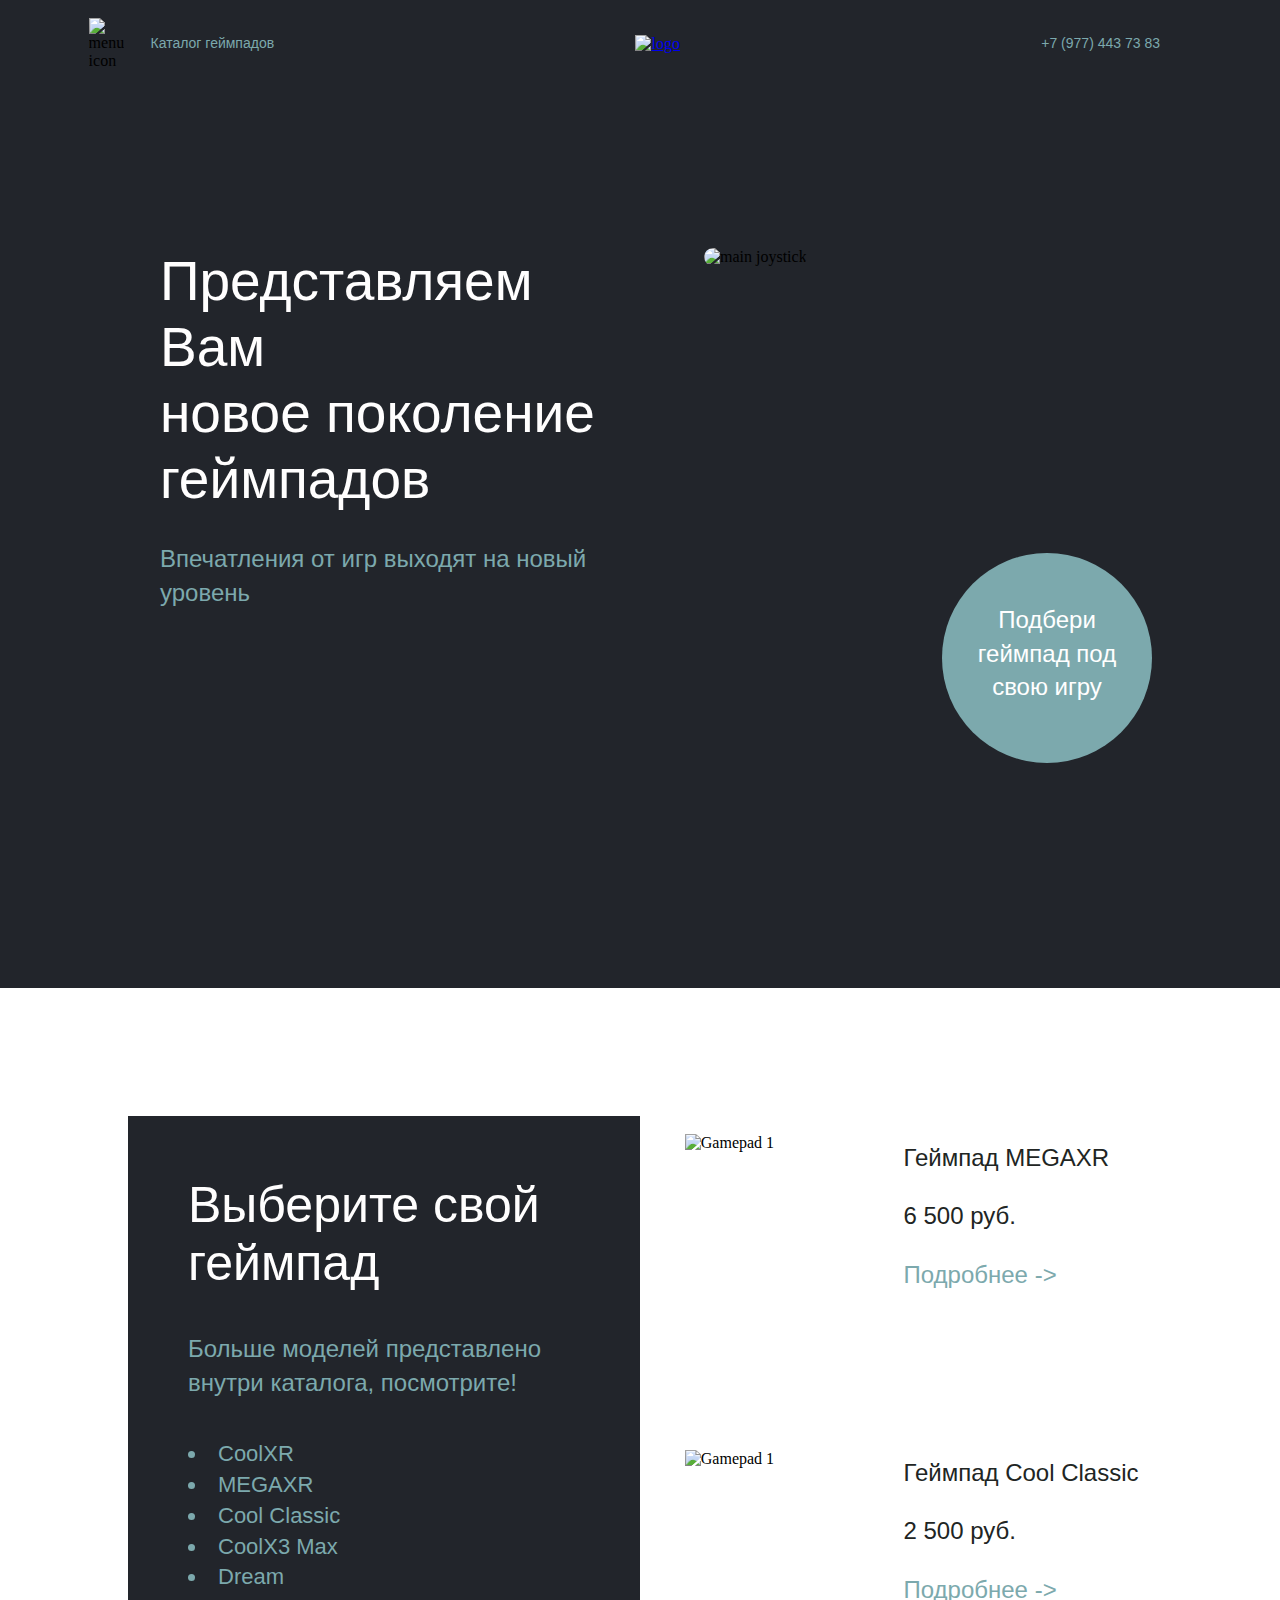
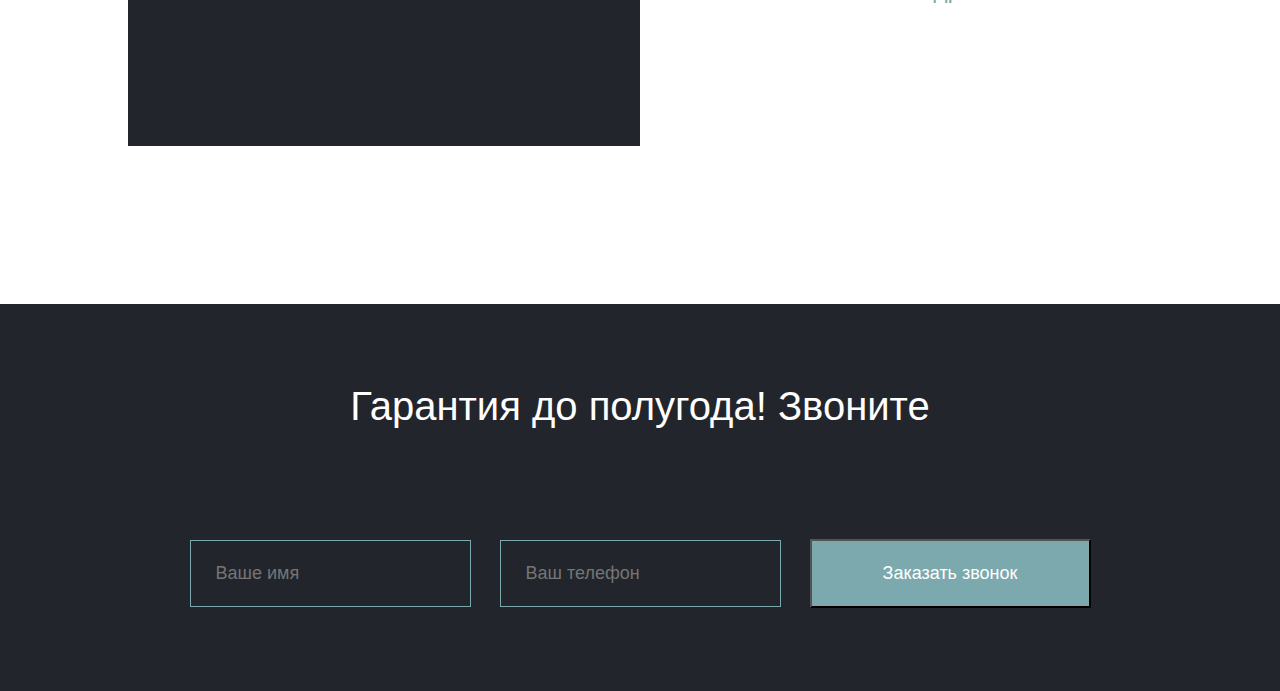
==== index.html @ 3f67a27f "1.15 Burger desktop done/ mobile not done" ====
<!DOCTYPE html>
<html lang="en">
  <head>
    <meta charset="UTF-8" />
    <meta name="viewport" content="width=device-width, initial-scale=1.0" />
    <title>Gamepad Landing</title>
    <link rel="stylesheet" href="main.css" />
    <link rel="stylesheet" href="modal.css" />
  </head>
  <body>
    <div class="header">
      <div class="logo-space">
        <img
          id="burgerLogo"
          class="logo"
          src="https://i.postimg.cc/fRsJ9Dkv/icon-menu-1.png"
          alt="menu icon"
        />
        <div id="burger" class="burger hide">
          <span id="burgerClose" class="burgerClose">×</span>
          <ul>
            <li class="burgerList">Личный кабинет</li>
            <li class="burgerList">Каталог</li>
            <li class="burgerList">Контакты</li>
          </ul>
        </div>
      </div>
      <div class="menu">
        <div class="header-text">Каталог геймпадов</div>
        <a class="logo_a" href="https://ya.ru/"
          ><img src="https://i.postimg.cc/vHtGC9HW/logo.png" alt="logo"
        /></a>
        <a href="tel:89774437383" class="header-text">+7 (977) 443 73 83</a>
      </div>
    </div>

    <div class="first-block">
      <div class="title">
        <div class="main-title">
          Представляем Вам <br />
          новое поколение <br />
          геймпадов
        </div>
        <div class="title-description">
          Впечатления от игр выходят на новый<br />уровень
        </div>
      </div>
      <div class="title-image">
        <img
          class="main-image"
          src="https://i.postimg.cc/W1q0mYR6/fbb6ff2f4aa6c676d26a64fe4336c430.jpg"
          alt="main joystick"
        />
        <div class="circle">
          <p class="choose-description_button">
            Подбери<br />
            геймпад под<br />
            свою игру
          </p>
        </div>
      </div>
    </div>

    <div class="second-block">
      <div class="secondary-block">
        <div class="choose">
          <div class="choose-title">Выберите свой геймпад</div>
          <div class="choose-description">
            Больше моделей представлено внутри каталога, посмотрите!
          </div>
          <ul class="choose-list">
            <li>CoolXR</li>
            <li>MEGAXR</li>
            <li>Cool Classic</li>
            <li>CoolX3 Max</li>
            <li>Dream</li>
          </ul>
        </div>
        <aside class="cards">
          <div class="card">
            <div class="card-part">
              <div class="joyimage1">
                <img
                  src="https://i.postimg.cc/k4tNXb5k/image.png"
                  alt="Gamepad 1"
                  class="image"
                />
              </div>
            </div>
            <div class="card-part">
              <div class="text">Геймпад MEGAXR</div>
              <div class="text">6 500 руб.</div>
              <!--           Popup1 для первого джойстика -->
              <label class="text-green text-green__link" for="popup1"
                >Подробнее <span>-></span></label
              >
              <input type="checkbox" id="popup1" class="popup__toggle" />
              <div class="popup">
                <label for="popup1" class="popup__close-background"></label>
                <div class="popup__content">
                  <label for="popup1" class="popup__close">&times;</label>
                  <div class="text popup__content-title">Геймпад MEGAXR</div>
                  <div class="popup__main-content">
                    <div class="popup__content-aside">
                      <div class="characteristics bold">Характеристики</div>
                      <div class="characteristics">Гарантия - 1 год</div>
                      <div class="characteristics">
                        Совместимость - PC, Xbox
                      </div>
                      <div class="characteristics">Вес - 280 г</div>
                      <div class="characteristics">Цвет - Черный/Бирюзовый</div>
                      <div class="characteristics">Страна - Китай</div>
                      <div class="basket_button">Добавить в корзину</div>
                    </div>
                    <div class="popup__content-imgside">
                      <div>
                        <img
                          src="https://i.postimg.cc/fTwWnp3J/image.png"
                          alt="Gamepad 1"
                          class="joyimage11"
                        />
                      </div>
                      <div class="characteristics characteristics_mark">
                        Оценка 4.6 из 5
                      </div>
                    </div>
                  </div>
                </div>
              </div>
            </div>
          </div>
          <div class="card">
            <div class="card-part">
              <div class="joyimage2">
                <img
                  src="https://i.postimg.cc/Px6SVSZN/wireless-controller-3.png"
                  alt="Gamepad 1"
                  class="image"
                />
              </div>
            </div>
            <div class="card-part">
              <div class="text">Геймпад Cool Classic</div>
              <div class="text">2 500 руб.</div>
              <!--           Popup2 для джойстика -->
              <label class="text-green text-green__link" for="popup2"
                >Подробнее <span>-></span></label
              >
              <input type="checkbox" id="popup2" class="popup__toggle" />
              <div class="popup">
                <label for="popup2" class="popup__close-background"></label>
                <div class="popup__content">
                  <label for="popup2" class="popup__close">&times;</label>
                  <div class="text popup__content-title">
                    Геймпад Cool Classic
                  </div>
                  <div class="popup__main-content">
                    <div class="popup__content-aside">
                      <div class="characteristics bold">Характеристики</div>
                      <div class="characteristics">Гарантия - 1 год</div>
                      <div class="characteristics">
                        Совместимость - PC, Xbox
                      </div>
                      <div class="characteristics">Вес - 250 г</div>
                      <div class="characteristics">
                        Цвет - Черный/Тёмно-синий
                      </div>
                      <div class="characteristics">Страна - Китай</div>
                      <div class="basket_button">Добавить в корзину</div>
                    </div>
                    <div class="popup__content-imgside">
                      <div>
                        <img
                          src="https://i.postimg.cc/Px6SVSZN/wireless-controller-3.png"
                          alt="Gamepad 2"
                          class="joyimage22"
                        />
                      </div>
                      <div class="characteristics characteristics_mark">
                        Оценка 4.3 из 5
                      </div>
                    </div>
                  </div>
                </div>
              </div>
            </div>
          </div>
        </aside>
      </div>
    </div>

    <div class="third-block">
      <div class="form-title">Гарантия до полугода! Звоните</div>
      <!-- ///////Модальное окно после заполнения формы////// -->
      <div id="formModal" class="formModal hide">
        <div id="modalContent" class="modalContent">
          <span id="modalClose" class="modalClose">×</span>
          <p class="modalText">Text text text text text text</p>
        </div>
      </div>
      <form class="form" id="feedback">
        <input
          id="inputName"
          class="field"
          type="text"
          placeholder="Ваше имя"
        />
        <input
          id="inputNum"
          class="field"
          type="tel"
          placeholder="Ваш телефон"
          required
        />
        <button class="button" type="submit">Заказать звонок</button>
      </form>
      <img
        class="dec_img1"
        src="https://i.postimg.cc/0NC7KjyW/Mask-group-1.png"
        alt="Joystick"
      />
      <img
        class="dec_img2"
        src="https://i.postimg.cc/qqtTCt42/Mask-group-2.png"
        alt="Joystick"
      />
    </div>
  </body>
  <script src="index.js"></script>
</html>
---- main.css ----
* {
  margin: 0;
  padding: 0;
  /*   -webkit-appearance: none;
  -moz-appearance: none; */
}

.header {
  width: 100%;
  height: 88px;
  background-color: #22252b;
  box-sizing: border-box;
  display: flex;
  align-items: center;
  /*   padding-right: 120px;
  padding-left: 120px; */
}

.logo-space {
  width: 10%;
}

.logo {
  padding-left: 79%;
}

.menu {
  width: 90%;
  display: flex;
  justify-content: space-between;
  padding-right: 120px;
}

.header-text {
  color: #7ca9ad;
  font-family: BlinkMacSystemFont, Segoe UI, Roboto, Open Sans, Ubuntu,
    Fira Sans, Helvetica Neue, sans-serif;
  font-size: 14px;
  font-style: normal;
  font-weight: 300;
  text-decoration: none;
}

.first-block {
  width: 100%;
  height: 100vh;
  display: flex;
  background: #22252b;
}

.title-image {
  width: 50%;
  box-sizing: border-box;
  position: relative;
}

.circle {
  width: 210px;
  height: 210px;
  background-color: #7ca9ad;
  position: absolute;
  border-radius: 50%;
  right: 23%;
  bottom: 13%;
  text-align: center;
}

.choose-description_button {
  color: #ffffff;
  font-family: BlinkMacSystemFont, Segoe UI, Roboto, Open Sans, Ubuntu,
    Fira Sans, Helvetica Neue, sans-serif;
  font-size: 24px;
  font-style: normal;
  font-weight: 300;
  line-height: 140%;
  padding-top: 50px;
}

.second-block {
  width: 100%;
  height: 788px;
  background: white;
}

.secondary-block {
  width: 80%;
  height: 80%;
  background: transparent;
  margin-left: auto;
  margin-right: auto;
  margin-top: 10%;
  margin-bottom: 10%;
  display: flex;
  flex-wrap: nowrap;
}

.choose {
  width: 50%;
  background: #22252b;
  box-sizing: border-box;
  display: inline-block;
}

.choose-title {
  color: #fffefe;
  font-family: BlinkMacSystemFont, Segoe UI, Roboto, Open Sans, Ubuntu,
    Fira Sans, Helvetica Neue, sans-serif;
  font-size: 50px;
  font-style: normal;
  font-weight: 400;
  padding: 60px 60px 0px 60px;
  text-align: left;
}

.choose-description {
  color: #7ca9ad;
  font-family: BlinkMacSystemFont, Segoe UI, Roboto, Open Sans, Ubuntu,
    Fira Sans, Helvetica Neue, sans-serif;
  font-size: 24px;
  font-style: normal;
  font-weight: 300;
  line-height: 140%;
  text-align: left;
  padding: 40px 60px 0px 60px;
}

.choose-list {
  list-style-position: inside;
  color: #7ca9ad;
  font-family: BlinkMacSystemFont, Segoe UI, Roboto, Open Sans, Ubuntu,
    Fira Sans, Helvetica Neue, sans-serif;
  font-size: 22px;
  font-style: normal;
  font-weight: 300;
  line-height: 140%;
  padding: 40px 0px 0px 60px;
}

.cards {
  width: 50%;
  background: inherit;
  box-sizing: border-box;
  display: inline-block;
}

.card {
  width: 100%;
  height: 50%;
  display: flex;
  flex-wrap: nowrap;
}

.card-part {
  width: 50%;
  height: 100%;
  background: inherit;
  /*   display: flexbox; */
}

.joyimage1 {
  width: 85%;
  height: 85%;
  background: inherit;
  box-sizing: border-box;
  padding-left: 12%;
}

.joyimage2 {
  width: 75%;
  height: 75%;
  background: inherit;
  box-sizing: content-box;
  padding-left: 12%;
}

.image {
  width: 95%;
  padding-top: 10%;
}

.image:hover {
  width: 97%;
}

.text {
  color: #212523;
  font-family: BlinkMacSystemFont, Segoe UI, Roboto, Open Sans, Ubuntu,
    Fira Sans, Helvetica Neue, sans-serif;
  font-size: 24px;
  font-style: normal;
  font-weight: 400;
  line-height: 140%;
  padding-top: 10%;
}

.text-green {
  color: #7ca9ad;
  font-family: BlinkMacSystemFont, Segoe UI, Roboto, Open Sans, Ubuntu,
    Fira Sans, Helvetica Neue, sans-serif;
  font-size: 24px;
  font-style: normal;
  display: inline-block;
  font-weight: 400;
  line-height: 140%;
  padding-top: 10%;
}

.third-block {
  width: 100%;
  height: 387px;
  background-color: #22252b;
  position: relative;
}

.dec_img1 {
  width: 13%;
  position: absolute;
  left: 0;
  top: 4%;
}

.dec_img2 {
  width: 13%;
  position: absolute;
  right: 0;
  top: 0;
}

.form-title {
  color: #fffefe;
  text-align: center;
  font-family: BlinkMacSystemFont, Segoe UI, Roboto, Open Sans, Ubuntu,
    Fira Sans, Helvetica Neue, sans-serif;
  font-size: 40px;
  font-style: normal;
  font-weight: 400;
  padding-top: 80px;
  box-sizing: border-box;
}

.form {
  text-align: center;
  margin-left: 0px;
  margin-right: 0px;
}

.field {
  display: inline-block;
  box-sizing: border-box;
  width: 281px;
  padding: 22px 25px;
  background-color: inherit;
  color: #7ca9ad;
  font-family: BlinkMacSystemFont, Segoe UI, Roboto, Open Sans, Ubuntu,
    Fira Sans, Helvetica Neue, sans-serif;
  font-size: 18px;
  margin-top: 110px;
  border: 1px solid #7ca9ad;
}

.field:nth-child(n + 2) {
  margin-left: 25px;
}

.button {
  display: inline-block;
  box-sizing: border-box;
  width: 281px;
  padding: 22px 25px;
  background-color: #7ca9ad;
  color: white;
  font-family: BlinkMacSystemFont, Segoe UI, Roboto, Open Sans, Ubuntu,
    Fira Sans, Helvetica Neue, sans-serif;
  font-size: 18px;
  margin-top: 110px;
  margin-left: 25px;
}

.button:hover {
  cursor: pointer;
  background-color: #5f9397;
}

.title {
  width: 50%;
}

.main-title {
  color: #fffefe;
  font-family: BlinkMacSystemFont, Segoe UI, Roboto, Open Sans, Ubuntu,
    Fira Sans, Helvetica Neue, sans-serif;
  font-size: 60px;
  font-style: normal;
  font-weight: 300;
  line-height: 120%;
  padding-top: 160px;
  padding-left: 200px;
}

.title-description {
  color: #7ca9ad;
  font-family: BlinkMacSystemFont, Segoe UI, Roboto, Open Sans, Ubuntu,
    Fira Sans, Helvetica Neue, sans-serif;
  font-size: 24px;
  font-style: normal;
  font-weight: 300;
  line-height: 140%;
  text-align: left;
  padding-left: 200px;
  padding-top: 30px;
}

.main-image {
  width: 70%;
  margin-top: 130px;
  border-radius: 200px;
}

.text-green__link:hover {
  cursor: pointer;
  font-weight: 600;
  text-decoration: underline;
}

.popup {
  position: fixed;
  width: 100%;
  height: 100%;
  left: 0;
  top: 0px;

  background: rgba(0, 0, 0, 0.5);
  display: none;
  justify-content: center;
  align-items: center;
  z-index: 2;
}

.popup__toggle {
  display: none;
}

.popup__toggle:checked + .popup {
  display: flex;
}

.popup__content {
  position: relative;
  background: #fff;

  width: 60%;
  height: 80%;

  padding: 20px;
  box-sizing: border-box;
  /* z-index: 2; */
}

.popup__close {
  position: absolute;
  color: #fff;
  right: -35px;
  top: -40px;
  font-size: 35px;

  cursor: pointer;
}

.popup__close:hover {
  color: #778079;
}

.popup__close-background {
  position: absolute;
  width: 100%;
  height: 100%;
  left: 0;
  top: 0;
  z-index: 1;
}

.popup__content-title {
  display: flex;
  justify-content: center;
  padding-top: 15px;
  font-size: 40px;
  margin-bottom: 50px;
}

.popup__main-content {
  display: flex;
  flex-flow: row;
}

.popup__content-aside {
  display: flex;
  flex-flow: column;
  width: 50%;
  height: 100%;
  font-family: BlinkMacSystemFont, Segoe UI, Roboto, Open Sans, Ubuntu,
    Fira Sans, Helvetica Neue, sans-serif;
  font-size: 24px;
}

.popup__content-imgside {
  display: flex;
  flex-flow: column;
  width: 50%;
  height: 100%;
  font-family: BlinkMacSystemFont, Segoe UI, Roboto, Open Sans, Ubuntu,
    Fira Sans, Helvetica Neue, sans-serif;
  font-size: 24px;
}

.basket_button {
  display: inline-block;
  padding: 17px;
  width: 180px;
  box-sizing: border-box;
  color: #ffffff;
  background: #7ca9ad;
  text-align: center;
  border-radius: 40px;
  font-size: 20px;
  cursor: pointer;
  margin-left: 20%;
  margin-top: 15px;
}

.basket_button:hover {
  background: #567679;
}

.characteristics {
  padding-left: 20%;
  padding-bottom: 5%;
  font-weight: 200;
}

.bold {
  font-weight: 500;
}

.joyimage11 {
  width: 90%;
  padding-top: 0;
}

.joyimage22 {
  width: 70%;
  padding-top: 10%;
  padding-left: 10%;
}

.characteristics_mark {
  padding: 0;
  padding-left: 30%;
}

.logo_a {
  margin: 0;
}

/* ---------------1280>------------ */
@media (max-width: 1280px) {
  .menu {
    padding-left: 3%;
  }
  .main-title {
    padding-left: 160px;
    font-size: 55px;
  }
  .title-description {
    padding-left: 160px;
  }
  .main-image {
    margin-top: 160px;
    margin-left: 10%;
  }
  .circle {
    right: 20%;
    bottom: 25%;
  }
  .cards {
    width: calc(50% - 15px);
    margin-left: 15px;
  }
  .dec_img1 {
    display: none;
  }
  .dec_img2 {
    display: none;
  }
  .modalText {
    font-size: 36px;
  }
}

/* ---------------480------------ */

@media (min-width: 360px) and (max-width: 480px) {
  .header-text {
    display: none;
  }
  .logo_a {
    margin-left: 120%;
  }
  .main-title {
    padding-left: 20px;
    padding-top: 40px;
    font-size: 40px;
    line-height: 120%;
  }
  .title-description {
    padding-left: 20px;
    line-height: 140%;
    font-size: 22px;
    padding-right: 10px;
  }
  .first-block {
    flex-wrap: wrap;
    flex-direction: column;
    height: 762px;
  }
  .title {
    width: 100%;
    height: 26%;
  }
  .title-image {
    width: 100%;
    height: 53%;
    position: static;
  }
  .main-image {
    margin-top: 25%;
    margin-left: 2.5%;
    width: 95%;
  }
  .choose-description_button {
    font-size: 20px;
    padding-top: 55px;
  }
  .circle {
    width: 200px;
    height: 200px;
    right: 5%;
    bottom: 0;
  }
  .second-block {
    display: block;
  }
  .third-block {
    height: auto;
    padding-top: 35%;
    position: relative;
  }
  .form-title {
    font-size: 40px;
    padding-top: 0;
    margin-left: 10%;
    margin-right: 10%;
    text-align: right;
  }
  .field:nth-child(n + 2) {
    margin-left: 0;
  }
  .button {
    margin-left: 0;
    margin-top: 50px;
    margin-bottom: 50px;
    width: 78%;
  }

  .field {
    margin-top: 50px;
    width: 78%;
  }
  .second-block {
    height: auto;
  }
  .secondary-block {
    height: auto;
    margin-top: 0;
    margin-bottom: 0;
    flex-direction: column;
    width: 100%;
  }
  .choose {
    width: 100%;
    background-color: #22252b;
    order: 2;
  }
  .choose-title {
    color: #fffefe;
    font-size: 40px;
    line-height: 120%;
    padding: 60px 60px 0px 10%;
  }
  .choose-description {
    font-size: 22px;
    font-weight: 300;
    line-height: 140%;
    padding: 0;
    margin-top: 10%;
    margin-right: 15%;
    margin-left: 10%;
  }
  .choose-list {
    font-size: 22px;
    font-weight: 300;
    padding-left: 10%;
    margin-bottom: 35%;
  }
  .cards {
    width: 100%;
    margin-top: 30px;
    margin-left: 0;
  }
  .card {
    flex-direction: column;
  }
  .card-part {
    width: 100%;
    height: auto;
    margin: auto;
    text-align: center;
  }
  .text {
    padding-top: 5%;
  }
  .text-green {
    padding-top: 5%;
    margin-bottom: 15%;
  }
  .popup__content {
    width: 90%;
  }
  .popup__content-title {
    font-size: 24px;
    margin-bottom: 0;
  }
  .popup__main-content {
    flex-flow: column;
  }
  .popup__content-aside {
    width: 100%;
    font-size: 18px;
    order: 2;
  }
  .characteristics {
    padding-left: 0;
    padding-bottom: 1%;
  }
  .popup__content-imgside {
    width: 100%;
    font-size: 16px;
  }
  .joyimage11 {
    width: 90%;
    margin-top: 10%;
  }
  .joyimage1 {
    margin-top: 25%;
  }
  .joyimage22 {
    width: 60%;
    padding-top: 3%;
    padding-left: 0;
  }
  .characteristics_mark {
    padding-left: 0;
    margin-bottom: 3%;
  }
  .basket_button {
    width: 170px;
    font-size: 16px;
    margin-top: 2%;
    margin-left: auto;
    margin-right: auto;
  }
  .popup__close {
    right: 0;
    top: -40px;
  }
  .dec_img1 {
    display: block;
    width: 62.5%;
    left: 0;
    top: -22%;
  }
  .dec_img2 {
    display: none;
  }
  .burger {
    width: 100%;
  }
  .burgerClose {
    left: 90%;
  }
}

/* ---------------360------------ */

@media (max-width: 360px) {
  .main-image {
    margin-top: 40%;
    margin-left: 2.5%;
    width: 90%;
  }
  .circle {
    width: 180px;
    height: 180px;
    right: 0%;
    bottom: -35%;
  }
  .choose-description_button {
    padding-top: 47px;
  }
  .joyimage1 {
    margin-top: 40%;
  }

  .choose {
    width: 100%;
    background-color: #22252b;
    order: 2;
  }
  .choose-title {
    color: #fffefe;
    font-size: 35px;
    line-height: 120%;
    padding: 60px 60px 0px 40px;
  }
  .choose-description {
    font-size: 22px;
    font-weight: 300;
    line-height: 140%;
    padding: 0;
    margin-top: 10%;
    margin-left: 40px;
  }
  .choose-list {
    font-size: 22px;
    font-weight: 300;
    padding-left: 40px;
    margin-bottom: 35%;
  }
  .form-title {
    font-size: 35px;
    padding-top: 0;
    margin-left: 10%;
    margin-right: 10%;
    text-align: right;
  }
  .dec_img1 {
    display: block;
    width: 62.5%;
    left: 0;
    top: -19%;
  }
  /* Модальное окно мобильное */
  .modalContent {
    position: relative;
    width: 33%;
    padding: 7%;
    border: 4px solid #7ca9ad;
    border-radius: 20px;
    background: #22252b;
  }
  .modalClose {
    position: absolute;
    color: #fff;
    right: -3%;
    top: -8%;
    font-size: 30px;

    cursor: pointer;
  }
  .modalText {
    color: #fff;
    font-family: BlinkMacSystemFont, Segoe UI, Roboto, Open Sans, Ubuntu,
      Fira Sans, Helvetica Neue, sans-serif;
    text-align: center;
    font-size: 35px;
    font-style: normal;
    font-weight: 400;
  }
}
---- modal.css ----
.formModal {
  display: flex;
  position: fixed;
  width: 100%;
  height: 100%;
  justify-content: center;
  align-items: center;
  left: 0;
  top: 0;
  background: rgba(0, 0, 0, 0.5);
  z-index: 2;
}

.hide {
  display: none;
}

.modalContent {
  position: relative;
  width: 70%;
  padding: 9%;
  border: 4px solid #7ca9ad;
  border-radius: 20px;
  background: #22252b;
}
.modalClose {
  position: absolute;
  color: #fff;
  right: -2%;
  top: -30%;
  font-size: 30px;

  cursor: pointer;
}

.burgerClose {
  position: fixed;
  color: #fff;
  left: 25%;
  top: 3%;
  font-size: 30px;
  cursor: pointer;
}

.burgerClose:hover {
  color:gray;
}

.modalText {
  color: #fff;
  font-family: BlinkMacSystemFont, Segoe UI, Roboto, Open Sans, Ubuntu,
    Fira Sans, Helvetica Neue, sans-serif;
  text-align: center;
  font-size: 20px;
  font-style: normal;
  font-weight: 400;
}

.burger {
  display: none;
  position: fixed;
  width: 30%;
  height: 100vh;
  justify-content: center;
  align-items: center;
  left: 0;
  top: 0;
  background-color: #22252b;
  z-index: 2;
}

.burgerList {
  color: #7ca9ad;
  list-style-type: none;
  font-family: BlinkMacSystemFont, Segoe UI, Roboto, Open Sans, Ubuntu,
    Fira Sans, Helvetica Neue, sans-serif;
  text-align: center;
  font-size: 34px;
  font-style: normal;
  font-weight: 500;
}

.burgerList:hover {
  color: #d0e0e2;
}
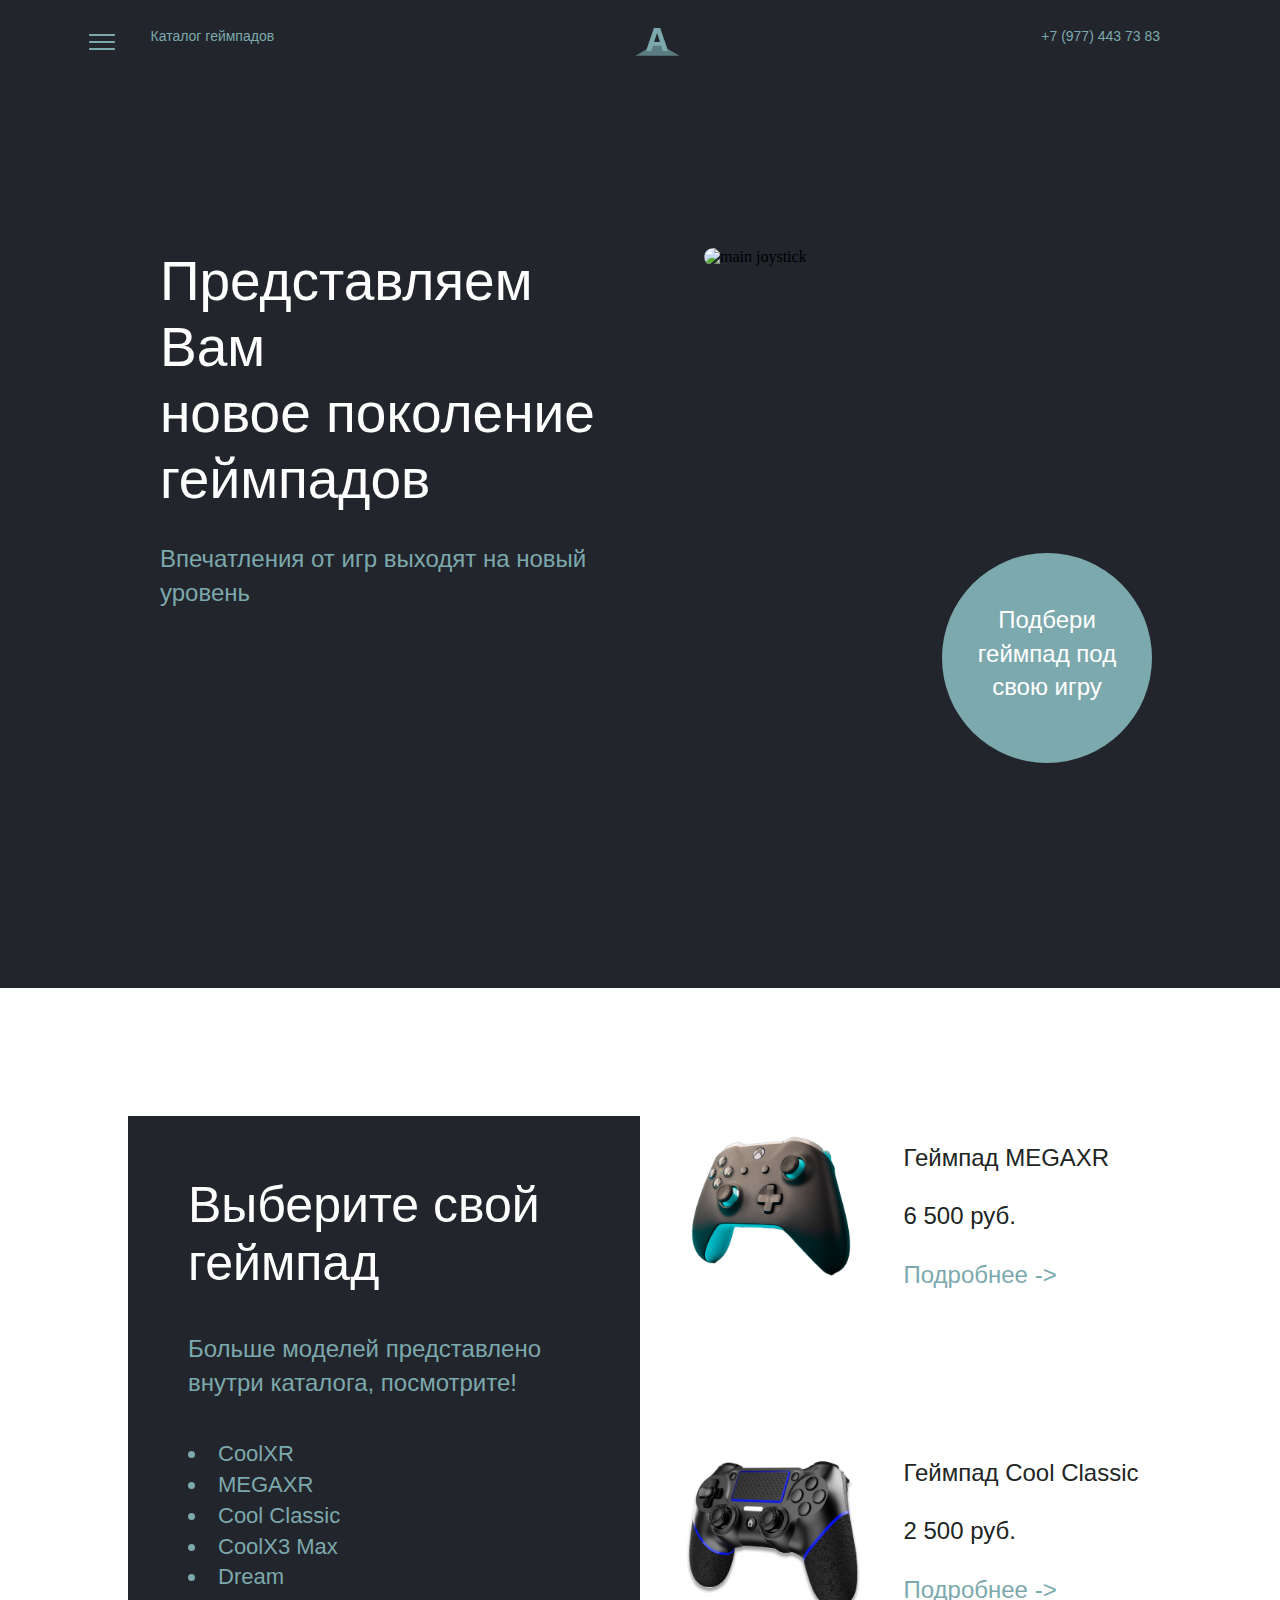
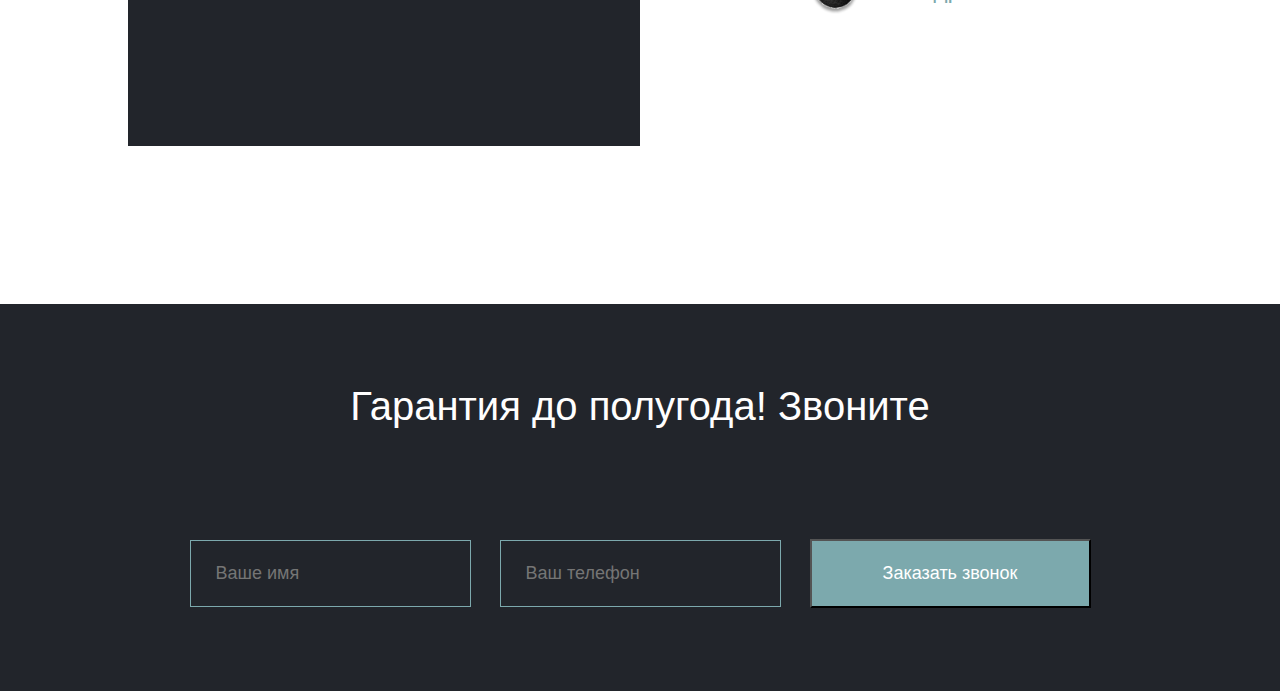
==== commit b95aac08: "1.17 Little Changes" ====
--- a/index.html
+++ b/index.html
@@ -5,7 +5,7 @@
     <meta name="viewport" content="width=device-width, initial-scale=1.0" />
     <title>Gamepad Landing</title>
     <link rel="stylesheet" href="main.css" />
-    <link rel="stylesheet" href="modal.css" />
+    <link rel="stylesheet" href="adaptive.css" />
   </head>
   <body>
     <div class="header">
@@ -13,7 +13,7 @@
         <img
           id="burgerLogo"
           class="logo"
-          src="https://i.postimg.cc/fRsJ9Dkv/icon-menu-1.png"
+          src="images/icon-menu.png"
           alt="menu icon"
         />
         <div id="burger" class="burger hide">
@@ -28,7 +28,7 @@
       <div class="menu">
         <div class="header-text">Каталог геймпадов</div>
         <a class="logo_a" href="https://ya.ru/"
-          ><img src="https://i.postimg.cc/vHtGC9HW/logo.png" alt="logo"
+          ><img src="images/logo.png" alt="logo"
         /></a>
         <a href="tel:89774437383" class="header-text">+7 (977) 443 73 83</a>
       </div>
@@ -48,7 +48,7 @@
       <div class="title-image">
         <img
           class="main-image"
-          src="https://i.postimg.cc/W1q0mYR6/fbb6ff2f4aa6c676d26a64fe4336c430.jpg"
+          src="images/main-joystick.jpg"
           alt="main joystick"
         />
         <div class="circle">
@@ -81,7 +81,7 @@
             <div class="card-part">
               <div class="joyimage1">
                 <img
-                  src="https://i.postimg.cc/k4tNXb5k/image.png"
+                  src="images/gamepad-1.png"
                   alt="Gamepad 1"
                   class="image"
                 />
@@ -115,7 +115,7 @@
                     <div class="popup__content-imgside">
                       <div>
                         <img
-                          src="https://i.postimg.cc/fTwWnp3J/image.png"
+                          src="images/gamepad-1.1.png"
                           alt="Gamepad 1"
                           class="joyimage11"
                         />
@@ -133,8 +133,8 @@
             <div class="card-part">
               <div class="joyimage2">
                 <img
-                  src="https://i.postimg.cc/Px6SVSZN/wireless-controller-3.png"
-                  alt="Gamepad 1"
+                  src="images/gamepad-2.png"
+                  alt="Gamepad 2"
                   class="image"
                 />
               </div>
@@ -171,7 +171,7 @@
                     <div class="popup__content-imgside">
                       <div>
                         <img
-                          src="https://i.postimg.cc/Px6SVSZN/wireless-controller-3.png"
+                          src="images/gamepad-2.png"
                           alt="Gamepad 2"
                           class="joyimage22"
                         />
@@ -216,15 +216,15 @@
       </form>
       <img
         class="dec_img1"
-        src="https://i.postimg.cc/0NC7KjyW/Mask-group-1.png"
+        src="images/footer-joystick1.png"
         alt="Joystick"
       />
       <img
         class="dec_img2"
-        src="https://i.postimg.cc/qqtTCt42/Mask-group-2.png"
+        src="images/footer-joystick2.png"
         alt="Joystick"
       />
     </div>
+    <script src="index.js"></script>
   </body>
-  <script src="index.js"></script>
 </html>
--- a/main.css
+++ b/main.css
@@ -461,328 +461,90 @@
   margin: 0;
 }
 
-/* ---------------1280>------------ */
-@media (max-width: 1280px) {
-  .menu {
-    padding-left: 3%;
-  }
-  .main-title {
-    padding-left: 160px;
-    font-size: 55px;
-  }
-  .title-description {
-    padding-left: 160px;
-  }
-  .main-image {
-    margin-top: 160px;
-    margin-left: 10%;
-  }
-  .circle {
-    right: 20%;
-    bottom: 25%;
-  }
-  .cards {
-    width: calc(50% - 15px);
-    margin-left: 15px;
-  }
-  .dec_img1 {
-    display: none;
-  }
-  .dec_img2 {
-    display: none;
-  }
-  .modalText {
-    font-size: 36px;
-  }
-}
-
-/* ---------------480------------ */
-
-@media (min-width: 360px) and (max-width: 480px) {
-  .header-text {
-    display: none;
-  }
-  .logo_a {
-    margin-left: 120%;
-  }
-  .main-title {
-    padding-left: 20px;
-    padding-top: 40px;
-    font-size: 40px;
-    line-height: 120%;
-  }
-  .title-description {
-    padding-left: 20px;
-    line-height: 140%;
-    font-size: 22px;
-    padding-right: 10px;
-  }
-  .first-block {
-    flex-wrap: wrap;
-    flex-direction: column;
-    height: 762px;
-  }
-  .title {
-    width: 100%;
-    height: 26%;
-  }
-  .title-image {
-    width: 100%;
-    height: 53%;
-    position: static;
-  }
-  .main-image {
-    margin-top: 25%;
-    margin-left: 2.5%;
-    width: 95%;
-  }
-  .choose-description_button {
-    font-size: 20px;
-    padding-top: 55px;
-  }
-  .circle {
-    width: 200px;
-    height: 200px;
-    right: 5%;
-    bottom: 0;
-  }
-  .second-block {
-    display: block;
-  }
-  .third-block {
-    height: auto;
-    padding-top: 35%;
-    position: relative;
-  }
-  .form-title {
-    font-size: 40px;
-    padding-top: 0;
-    margin-left: 10%;
-    margin-right: 10%;
-    text-align: right;
-  }
-  .field:nth-child(n + 2) {
-    margin-left: 0;
-  }
-  .button {
-    margin-left: 0;
-    margin-top: 50px;
-    margin-bottom: 50px;
-    width: 78%;
-  }
-
-  .field {
-    margin-top: 50px;
-    width: 78%;
-  }
-  .second-block {
-    height: auto;
-  }
-  .secondary-block {
-    height: auto;
-    margin-top: 0;
-    margin-bottom: 0;
-    flex-direction: column;
-    width: 100%;
-  }
-  .choose {
-    width: 100%;
-    background-color: #22252b;
-    order: 2;
-  }
-  .choose-title {
-    color: #fffefe;
-    font-size: 40px;
-    line-height: 120%;
-    padding: 60px 60px 0px 10%;
-  }
-  .choose-description {
-    font-size: 22px;
-    font-weight: 300;
-    line-height: 140%;
-    padding: 0;
-    margin-top: 10%;
-    margin-right: 15%;
-    margin-left: 10%;
-  }
-  .choose-list {
-    font-size: 22px;
-    font-weight: 300;
-    padding-left: 10%;
-    margin-bottom: 35%;
-  }
-  .cards {
-    width: 100%;
-    margin-top: 30px;
-    margin-left: 0;
-  }
-  .card {
-    flex-direction: column;
-  }
-  .card-part {
-    width: 100%;
-    height: auto;
-    margin: auto;
-    text-align: center;
-  }
-  .text {
-    padding-top: 5%;
-  }
-  .text-green {
-    padding-top: 5%;
-    margin-bottom: 15%;
-  }
-  .popup__content {
-    width: 90%;
-  }
-  .popup__content-title {
-    font-size: 24px;
-    margin-bottom: 0;
-  }
-  .popup__main-content {
-    flex-flow: column;
-  }
-  .popup__content-aside {
-    width: 100%;
-    font-size: 18px;
-    order: 2;
-  }
-  .characteristics {
-    padding-left: 0;
-    padding-bottom: 1%;
-  }
-  .popup__content-imgside {
-    width: 100%;
-    font-size: 16px;
-  }
-  .joyimage11 {
-    width: 90%;
-    margin-top: 10%;
-  }
-  .joyimage1 {
-    margin-top: 25%;
-  }
-  .joyimage22 {
-    width: 60%;
-    padding-top: 3%;
-    padding-left: 0;
-  }
-  .characteristics_mark {
-    padding-left: 0;
-    margin-bottom: 3%;
-  }
-  .basket_button {
-    width: 170px;
-    font-size: 16px;
-    margin-top: 2%;
-    margin-left: auto;
-    margin-right: auto;
-  }
-  .popup__close {
-    right: 0;
-    top: -40px;
-  }
-  .dec_img1 {
-    display: block;
-    width: 62.5%;
-    left: 0;
-    top: -22%;
-  }
-  .dec_img2 {
-    display: none;
-  }
-  .burger {
-    width: 100%;
-  }
-  .burgerClose {
-    left: 90%;
-  }
-}
-
-/* ---------------360------------ */
-
-@media (max-width: 360px) {
-  .main-image {
-    margin-top: 40%;
-    margin-left: 2.5%;
-    width: 90%;
-  }
-  .circle {
-    width: 180px;
-    height: 180px;
-    right: 0%;
-    bottom: -35%;
-  }
-  .choose-description_button {
-    padding-top: 47px;
-  }
-  .joyimage1 {
-    margin-top: 40%;
-  }
-
-  .choose {
-    width: 100%;
-    background-color: #22252b;
-    order: 2;
-  }
-  .choose-title {
-    color: #fffefe;
-    font-size: 35px;
-    line-height: 120%;
-    padding: 60px 60px 0px 40px;
-  }
-  .choose-description {
-    font-size: 22px;
-    font-weight: 300;
-    line-height: 140%;
-    padding: 0;
-    margin-top: 10%;
-    margin-left: 40px;
-  }
-  .choose-list {
-    font-size: 22px;
-    font-weight: 300;
-    padding-left: 40px;
-    margin-bottom: 35%;
-  }
-  .form-title {
-    font-size: 35px;
-    padding-top: 0;
-    margin-left: 10%;
-    margin-right: 10%;
-    text-align: right;
-  }
-  .dec_img1 {
-    display: block;
-    width: 62.5%;
-    left: 0;
-    top: -19%;
-  }
-  /* Модальное окно мобильное */
-  .modalContent {
-    position: relative;
-    width: 33%;
-    padding: 7%;
-    border: 4px solid #7ca9ad;
-    border-radius: 20px;
-    background: #22252b;
-  }
-  .modalClose {
-    position: absolute;
-    color: #fff;
-    right: -3%;
-    top: -8%;
-    font-size: 30px;
-
-    cursor: pointer;
-  }
-  .modalText {
-    color: #fff;
-    font-family: BlinkMacSystemFont, Segoe UI, Roboto, Open Sans, Ubuntu,
-      Fira Sans, Helvetica Neue, sans-serif;
-    text-align: center;
-    font-size: 35px;
-    font-style: normal;
-    font-weight: 400;
-  }
-}
+.formModal {
+  display: flex;
+  position: fixed;
+  width: 100%;
+  height: 100%;
+  justify-content: center;
+  align-items: center;
+  left: 0;
+  top: 0;
+  background: rgba(0, 0, 0, 0.5);
+  z-index: 2;
+}
+
+.hide {
+  display: none;
+}
+
+.modalContent {
+  position: relative;
+  width: 50%;
+  padding: 9%;
+  border: 4px solid #7ca9ad;
+  border-radius: 20px;
+  background: #22252b;
+}
+.modalClose {
+  position: absolute;
+  color: #fff;
+  right: -2%;
+  top: -30%;
+  font-size: 30px;
+
+  cursor: pointer;
+}
+
+.burgerClose {
+  position: fixed;
+  color: #fff;
+  left: 25%;
+  top: 3%;
+  font-size: 30px;
+  cursor: pointer;
+}
+
+.burgerClose:hover {
+  color: gray;
+}
+
+.modalText {
+  color: #fff;
+  font-family: BlinkMacSystemFont, Segoe UI, Roboto, Open Sans, Ubuntu,
+    Fira Sans, Helvetica Neue, sans-serif;
+  text-align: center;
+  font-size: 36px;
+  font-style: normal;
+  font-weight: 400;
+}
+
+.burger {
+  display: none;
+  position: fixed;
+  width: 30%;
+  height: 100vh;
+  justify-content: center;
+  align-items: center;
+  left: 0;
+  top: 0;
+  background-color: #22252b;
+  z-index: 2;
+}
+
+.burgerList {
+  color: #7ca9ad;
+  list-style-type: none;
+  font-family: BlinkMacSystemFont, Segoe UI, Roboto, Open Sans, Ubuntu,
+    Fira Sans, Helvetica Neue, sans-serif;
+  text-align: center;
+  font-size: 34px;
+  font-style: normal;
+  font-weight: 500;
+}
+
+.burgerList:hover {
+  color: #d0e0e2;
+}
+
+
--- a/adaptive.css
+++ b/adaptive.css
@@ -0,0 +1,325 @@
+/* ---------------1280>------------ */
+@media (max-width: 1280px) {
+    .menu {
+      padding-left: 3%;
+    }
+    .main-title {
+      padding-left: 160px;
+      font-size: 55px;
+    }
+    .title-description {
+      padding-left: 160px;
+    }
+    .main-image {
+      margin-top: 160px;
+      margin-left: 10%;
+    }
+    .circle {
+      right: 20%;
+      bottom: 25%;
+    }
+    .cards {
+      width: calc(50% - 15px);
+      margin-left: 15px;
+    }
+    .dec_img1 {
+      display: none;
+    }
+    .dec_img2 {
+      display: none;
+    }
+    .modalText {
+      font-size: 28px;
+    }
+  }
+  
+  /* ---------------480------------ */
+  
+  @media (min-width: 360px) and (max-width: 480px) {
+    .header-text {
+      display: none;
+    }
+    .logo_a {
+      margin-left: 120%;
+    }
+    .main-title {
+      padding-left: 20px;
+      padding-top: 40px;
+      font-size: 40px;
+      line-height: 120%;
+    }
+    .title-description {
+      padding-left: 20px;
+      line-height: 140%;
+      font-size: 22px;
+      padding-right: 10px;
+    }
+    .first-block {
+      flex-wrap: wrap;
+      flex-direction: column;
+      height: 762px;
+    }
+    .title {
+      width: 100%;
+      height: 26%;
+    }
+    .title-image {
+      width: 100%;
+      height: 53%;
+      position: static;
+    }
+    .main-image {
+      margin-top: 25%;
+      margin-left: 2.5%;
+      width: 95%;
+    }
+    .choose-description_button {
+      font-size: 20px;
+      padding-top: 55px;
+    }
+    .circle {
+      width: 200px;
+      height: 200px;
+      right: 5%;
+      bottom: 0;
+    }
+    .second-block {
+      display: block;
+    }
+    .third-block {
+      height: auto;
+      padding-top: 35%;
+      position: relative;
+    }
+    .form-title {
+      font-size: 40px;
+      padding-top: 0;
+      margin-left: 10%;
+      margin-right: 10%;
+      text-align: right;
+    }
+    .field:nth-child(n + 2) {
+      margin-left: 0;
+    }
+    .button {
+      margin-left: 0;
+      margin-top: 50px;
+      margin-bottom: 50px;
+      width: 78%;
+    }
+  
+    .field {
+      margin-top: 50px;
+      width: 78%;
+    }
+    .second-block {
+      height: auto;
+    }
+    .secondary-block {
+      height: auto;
+      margin-top: 0;
+      margin-bottom: 0;
+      flex-direction: column;
+      width: 100%;
+    }
+    .choose {
+      width: 100%;
+      background-color: #22252b;
+      order: 2;
+    }
+    .choose-title {
+      color: #fffefe;
+      font-size: 40px;
+      line-height: 120%;
+      padding: 60px 60px 0px 10%;
+    }
+    .choose-description {
+      font-size: 22px;
+      font-weight: 300;
+      line-height: 140%;
+      padding: 0;
+      margin-top: 10%;
+      margin-right: 15%;
+      margin-left: 10%;
+    }
+    .choose-list {
+      font-size: 22px;
+      font-weight: 300;
+      padding-left: 10%;
+      margin-bottom: 35%;
+    }
+    .cards {
+      width: 100%;
+      margin-top: 30px;
+      margin-left: 0;
+    }
+    .card {
+      flex-direction: column;
+    }
+    .card-part {
+      width: 100%;
+      height: auto;
+      margin: auto;
+      text-align: center;
+    }
+    .text {
+      padding-top: 5%;
+    }
+    .text-green {
+      padding-top: 5%;
+      margin-bottom: 15%;
+    }
+    .popup__content {
+      width: 90%;
+    }
+    .popup__content-title {
+      font-size: 24px;
+      margin-bottom: 0;
+    }
+    .popup__main-content {
+      flex-flow: column;
+    }
+    .popup__content-aside {
+      width: 100%;
+      font-size: 18px;
+      order: 2;
+    }
+    .characteristics {
+      padding-left: 0;
+      padding-bottom: 1%;
+    }
+    .popup__content-imgside {
+      width: 100%;
+      font-size: 16px;
+    }
+    .joyimage11 {
+      width: 90%;
+      margin-top: 10%;
+    }
+    .joyimage1 {
+      margin-top: 25%;
+    }
+    .joyimage22 {
+      width: 60%;
+      padding-top: 3%;
+      padding-left: 0;
+    }
+    .characteristics_mark {
+      padding-left: 0;
+      margin-bottom: 3%;
+    }
+    .basket_button {
+      width: 170px;
+      font-size: 16px;
+      margin-top: 2%;
+      margin-left: auto;
+      margin-right: auto;
+    }
+    .popup__close {
+      right: 0;
+      top: -40px;
+    }
+    .dec_img1 {
+      display: block;
+      width: 62.5%;
+      left: 0;
+      top: -22%;
+    }
+    .dec_img2 {
+      display: none;
+    }
+    .burger {
+      width: 100%;
+    }
+    .burgerClose {
+      left: 90%;
+    }
+  }
+  
+  /* ---------------360------------ */
+  
+  @media (max-width: 360px) {
+    .main-image {
+      margin-top: 40%;
+      margin-left: 2.5%;
+      width: 90%;
+    }
+    .circle {
+      width: 180px;
+      height: 180px;
+      right: 0%;
+      bottom: -35%;
+    }
+    .choose-description_button {
+      padding-top: 47px;
+    }
+    .joyimage1 {
+      margin-top: 40%;
+    }
+  
+    .choose {
+      width: 100%;
+      background-color: #22252b;
+      order: 2;
+    }
+    .choose-title {
+      color: #fffefe;
+      font-size: 35px;
+      line-height: 120%;
+      padding: 60px 60px 0px 40px;
+    }
+    .choose-description {
+      font-size: 22px;
+      font-weight: 300;
+      line-height: 140%;
+      padding: 0;
+      margin-top: 10%;
+      margin-left: 40px;
+    }
+    .choose-list {
+      font-size: 22px;
+      font-weight: 300;
+      padding-left: 40px;
+      margin-bottom: 35%;
+    }
+    .form-title {
+      font-size: 35px;
+      padding-top: 0;
+      margin-left: 10%;
+      margin-right: 10%;
+      text-align: right;
+    }
+    .dec_img1 {
+      display: block;
+      width: 62.5%;
+      left: 0;
+      top: -19%;
+    }
+    /* Модальное окно мобильное */
+    .modalContent {
+      position: relative;
+      width: 33%;
+      padding: 7%;
+      border: 4px solid #7ca9ad;
+      border-radius: 20px;
+      background: #22252b;
+    }
+    .modalClose {
+      position: absolute;
+      color: #fff;
+      right: -3%;
+      top: -8%;
+      font-size: 30px;
+  
+      cursor: pointer;
+    }
+    .modalText {
+      color: #fff;
+      font-family: BlinkMacSystemFont, Segoe UI, Roboto, Open Sans, Ubuntu,
+        Fira Sans, Helvetica Neue, sans-serif;
+      text-align: center;
+      font-size: 35px;
+      font-style: normal;
+      font-weight: 400;
+    }
+  }